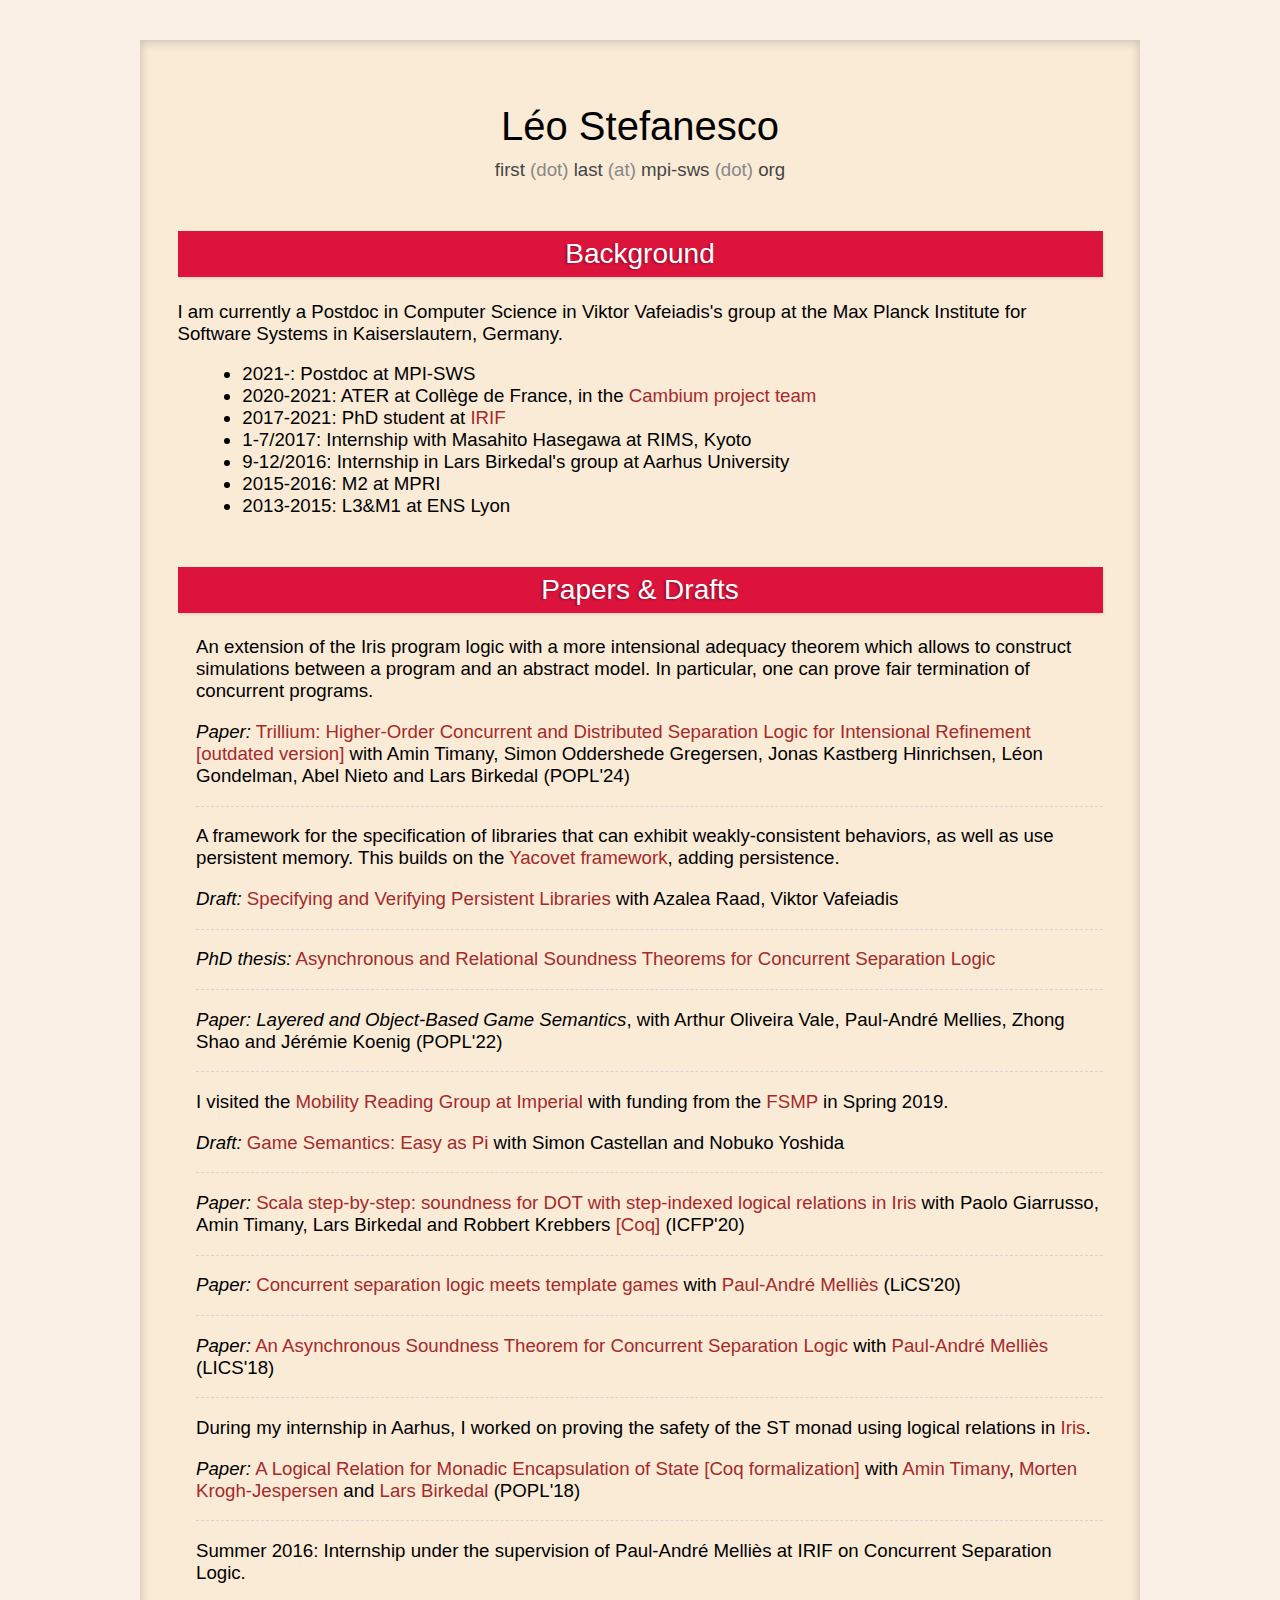
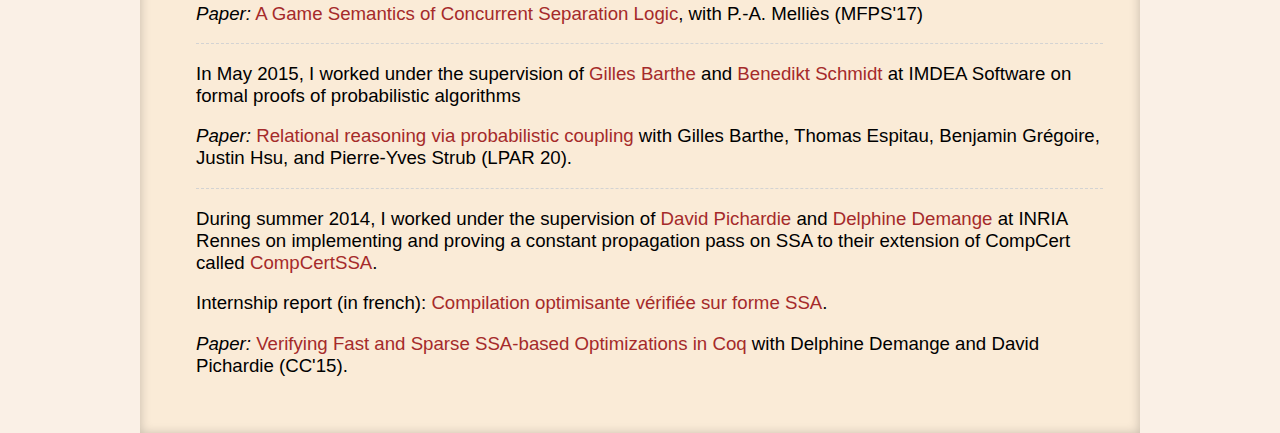
==== docs/index.html @ eed2b17a "Reorg''" ====
<!doctype html>
<html lang="en-US">
<head>
  <meta charset="UTF-8" />
  <title>Léo Stefanesco</title>
  <meta http-equiv="Content-Type" content="text/html; charset=utf-8" />
  <meta http-equiv="Content-Style-Type" content="text/css" />
  <meta name="viewport" content="width=device-width, initial-scale=1" />
  <link href="main.css" rel="stylesheet" type="text/css" />
</head>
<body>
  <div class="contents">
    <h1 id="léo-stefanesco">Léo Stefanesco</h1>
    <p class="email">
      first
      <span class="dim">(dot)</span>
      last
      <span class="dim">(at)</span>
      mpi-sws
      <span class="dim">(dot)</span>
      org
    </p>
    <h2 id="studies">Background</h2>
    <p>
      I am currently a Postdoc in Computer Science in Viktor Vafeiadis's group at the Max Planck Institute
      for Software Systems in Kaiserslautern, Germany.
    </p>
    <ul id="background">
      <li>
          2021-: Postdoc at MPI-SWS
      </li>
      <li>
          2020-2021: ATER at Collège de France, in the <a href="http://cambium.inria.fr">Cambium project team</a>
      </li>
      <li>
        2017-2021: PhD student at
        <a href="https://www.irif.fr">IRIF</a>
      </li>
      <li>1-7/2017: Internship with Masahito Hasegawa at RIMS, Kyoto</li>
      <li>9-12/2016: Internship in Lars Birkedal's group at Aarhus University</li>
      <li>2015-2016: M2 at MPRI</li>
      <li>2013-2015: L3&M1 at ENS Lyon</li>
    </ul>
    <h2 id="interships">Papers & Drafts</h2>
    <ul id="papers">
      <li>
        <p>
        An extension of the Iris program logic with a more intensional adequacy
        theorem which allows to construct simulations between a program and an
        abstract model. In particular, one can prove fair termination of
        concurrent programs.
        </p>
        <p>
        <em>Paper:</em>
        <a href="https://arxiv.org/abs/2109.07863">Trillium: Higher-Order Concurrent and Distributed
          Separation Logic for Intensional Refinement [outdated version]</a> with Amin Timany,
        Simon Oddershede Gregersen, Jonas Kastberg Hinrichsen, Léon Gondelman, Abel Nieto and Lars Birkedal
        (POPL'24)
        </p>
      </li>
      <li>
        <p>
        A framework for the specification of libraries that can exhibit
        weakly-consistent behaviors, as well as use persistent memory. This
        builds on the <a href="https://plv.mpi-sws.org/yacovet/">Yacovet
        framework</a>, adding persistence.
        <p>
        <em>Draft:</em>
        <a href="https://arxiv.org/abs/2306.01614">Specifying and Verifying Persistent Libraries</a> with Azalea Raad, Viktor Vafeiadis 
      </li>
      <li>
        <p><em>PhD thesis:</em>
            <a href="/documents/thesis.pdf">Asynchronous and Relational
              Soundness Theorems for Concurrent Separation Logic</a>
      </li>
      <li>
        <p>
        <em>Paper:</em>
        <em>Layered and Object-Based Game Semantics</em>, with Arthur Oliveira Vale,
        Paul-André Mellies, Zhong Shao and Jérémie Koenig (POPL'22)
        </p>
      </li>
      <li>
        <p>
        I visited the <a href="http://mrg.doc.ic.ac.uk">Mobility Reading Group at Imperial</a> with funding from
           the <a href="https://www.sciencesmaths-paris.fr">FSMP</a> in Spring
           2019.
        </p>
        <p>
          <em>Draft:</em>
          <a href="https://arxiv.org/abs/2011.05248">
              Game Semantics: Easy as Pi
          </a>
          with Simon Castellan and Nobuko Yoshida
        </p>
        <p></p>
      </li>
      <li>
        <p>
          <em>Paper:</em>
          <a href="documents/dot-iris.pdf">
            Scala step-by-step:
            soundness for DOT with step-indexed logical relations
            in Iris
          </a>
          with Paolo Giarrusso, Amin Timany, Lars Birkedal and
          Robbert Krebbers
          <a href="https://github.com/Blaisorblade/dot-iris">[Coq]</a>
          (ICFP'20)
        </p>
        <p></p>
      </li>
      <li>
        <p>
          <em>Paper:</em>
          <a href="documents/csl-cobord.pdf">
            Concurrent separation logic meets template games
          </a>
          with
          <a href="https://www.irif.fr/~mellies">Paul-André Melliès</a>
          (LiCS'20)
        </p>
        <p></p>
      </li>
      <li>
        <p>
          <em>Paper:</em>
          <a
            href="documents/csl-async.pdf"
          >An Asynchronous Soundness Theorem for Concurrent Separation Logic</a>
          with
          <a href="https://www.irif.fr/~mellies">Paul-André Melliès</a>
          (LICS'18)
        </p>
        <p></p>
      </li>
      <li>
        <p>
          During my internship in Aarhus, I worked on proving the safety of the ST monad using logical relations in
          <a href="http://iris-project.org">Iris</a>.
        </p>
        <p>
          <em>Paper:</em>
          <a
            href="documents/st-monad.pdf"
          >A Logical Relation for Monadic Encapsulation of State</a>
          <a
            href="https://people.cs.kuleuven.be/~amin.timany/runst/artifact/coq-index.html"
          >[Coq formalization]</a>
          with
          <a href="https://distrinet.cs.kuleuven.be/people/amin">Amin Timany</a>,
          <a href="http://cs.au.dk/~mkroghj/">Morten Krogh-Jespersen</a>
          and
          <a href="http://cs.au.dk/~birke/">Lars Birkedal</a>
          (POPL'18)
        </p>
        <p></p>
      </li>
      <li>
        <p>
          Summer 2016: Internship under the supervision of Paul-André Melliès at
          IRIF on Concurrent Separation Logic.
        </p>
        <p>
          <em>Paper:</em>
          <a
            href="documents/mfps17.pdf"
          >A Game Semantics of Concurrent Separation Logic</a>, with P.-A. Melliès (MFPS'17)
        </p>
      </li>
      <li>
        <p>
          In May 2015, I worked under the supervision of
          <a href="http://software.imdea.org/~gbarthe/index.html">
            Gilles
            Barthe
          </a>
          and
          <a href="http://beschmi.net/">Benedikt Schmidt</a>
          at IMDEA Software on formal proofs of probabilistic algorithms
        </p>
        <p>
          <em>Paper:</em>
          <a
            href="http://arxiv.org/abs/1509.03476"
          >Relational reasoning via probabilistic coupling</a> with Gilles Barthe, Thomas Espitau, Benjamin Grégoire, Justin Hsu, and
          Pierre-Yves Strub (LPAR 20).
        </p>
      </li>
      <li>
        <p>
          During summer 2014, I worked under the supervision of
          <a href="http://www.irisa.fr/celtique/pichardie/">
            David
            Pichardie
          </a>
          and
          <a href="http://www.irisa.fr/celtique/demange/">Delphine Demange</a>
          at
          INRIA Rennes on implementing and proving a constant propagation pass on SSA to
          their extension of CompCert called
          <a href="http://compcertssa.gforge.inria.fr/">CompCertSSA</a>.
        </p>
        <p>
          Internship report (in french):
          <a
            href="documents/rapport_L3.pdf"
          >Compilation optimisante vérifiée sur forme SSA</a>.
        </p>
        <p>
          <em>Paper:</em>
          <a href="documents/cc15.pdf">
            Verifying
            Fast and Sparse SSA-based Optimizations in Coq
          </a>
          with Delphine Demange and David Pichardie (CC'15).
        </p>
      </li>
    </ul>
  </div>
</body>
</html>
---- docs/main.css ----
body {
  max-width: 1000px;
  width: 100%;
  background-color: #ccf;
  margin: auto;

  font-family: "Helvetica Neue", Helvetica, Arial, sans-serif;
  font-size: 14pt;
}

.contents {
  Background-color: #ddf;
  padding: 3.75%;
  margin-top: 40px;
  box-shadow: inset 0px 1px 11px 0px rgba(0, 0, 0, 0.21);
}

ul#papers {
  list-style: none inside none;
  padding-left: 2%;
}

ul#papers > :not(:last-child) {
  border-bottom: dashed 1px lightgrey;
}

h1 {
  text-align: center;
  font-weight: 200;
  font-size: 30pt;
  margin-bottom: 0px;
}

h2 {
  background-color: #eef;
  padding: 7px;
  margin-top: 50px;
  font-weight: 200;
  text-align: center;
  box-shadow: 1px 2px 2px 0px rgba(0, 0, 0, 0.08);
  text-shadow: -2px 1px 2px rgba(0, 0, 0, 0.3);
}

ul#background {
  margin-left: 7%;
  padding-left: 0;
}

@media (max-width: 1000px) {
  .contents {
    margin-top: 0;
    box-shadow: none;
  }  
}

@media (max-width: 600px) {
  body {
    font-size: 12pt;
    line-height: 15pt;
  }

  h2 {
    margin-top: 30px;
  }
}

@media (max-width: 450px) {
  body {
    font-size: 10pt;
    line-height: 13pt;
  }

  h2 {
    margin-top: 20px;
  }
}

.email {
  margin-top: 10px;
  text-align: center;
  color: #444;
}

.email .dim {
  color: #888;
  font-size: 13;
}

a {
  color: brown;
  text-decoration: none;
}

a:hover {
  color: chocolate;
}

h2 > a {
    color: white;
    text-decoration: underline;
}

h2 > a:hover {
    color: gray;
    text-decoration: underline;
}


h2 {
  background-color: crimson;
  color: white;
}

body {
  background-color: linen;
}

.contents {
  background-color: antiquewhite;
}
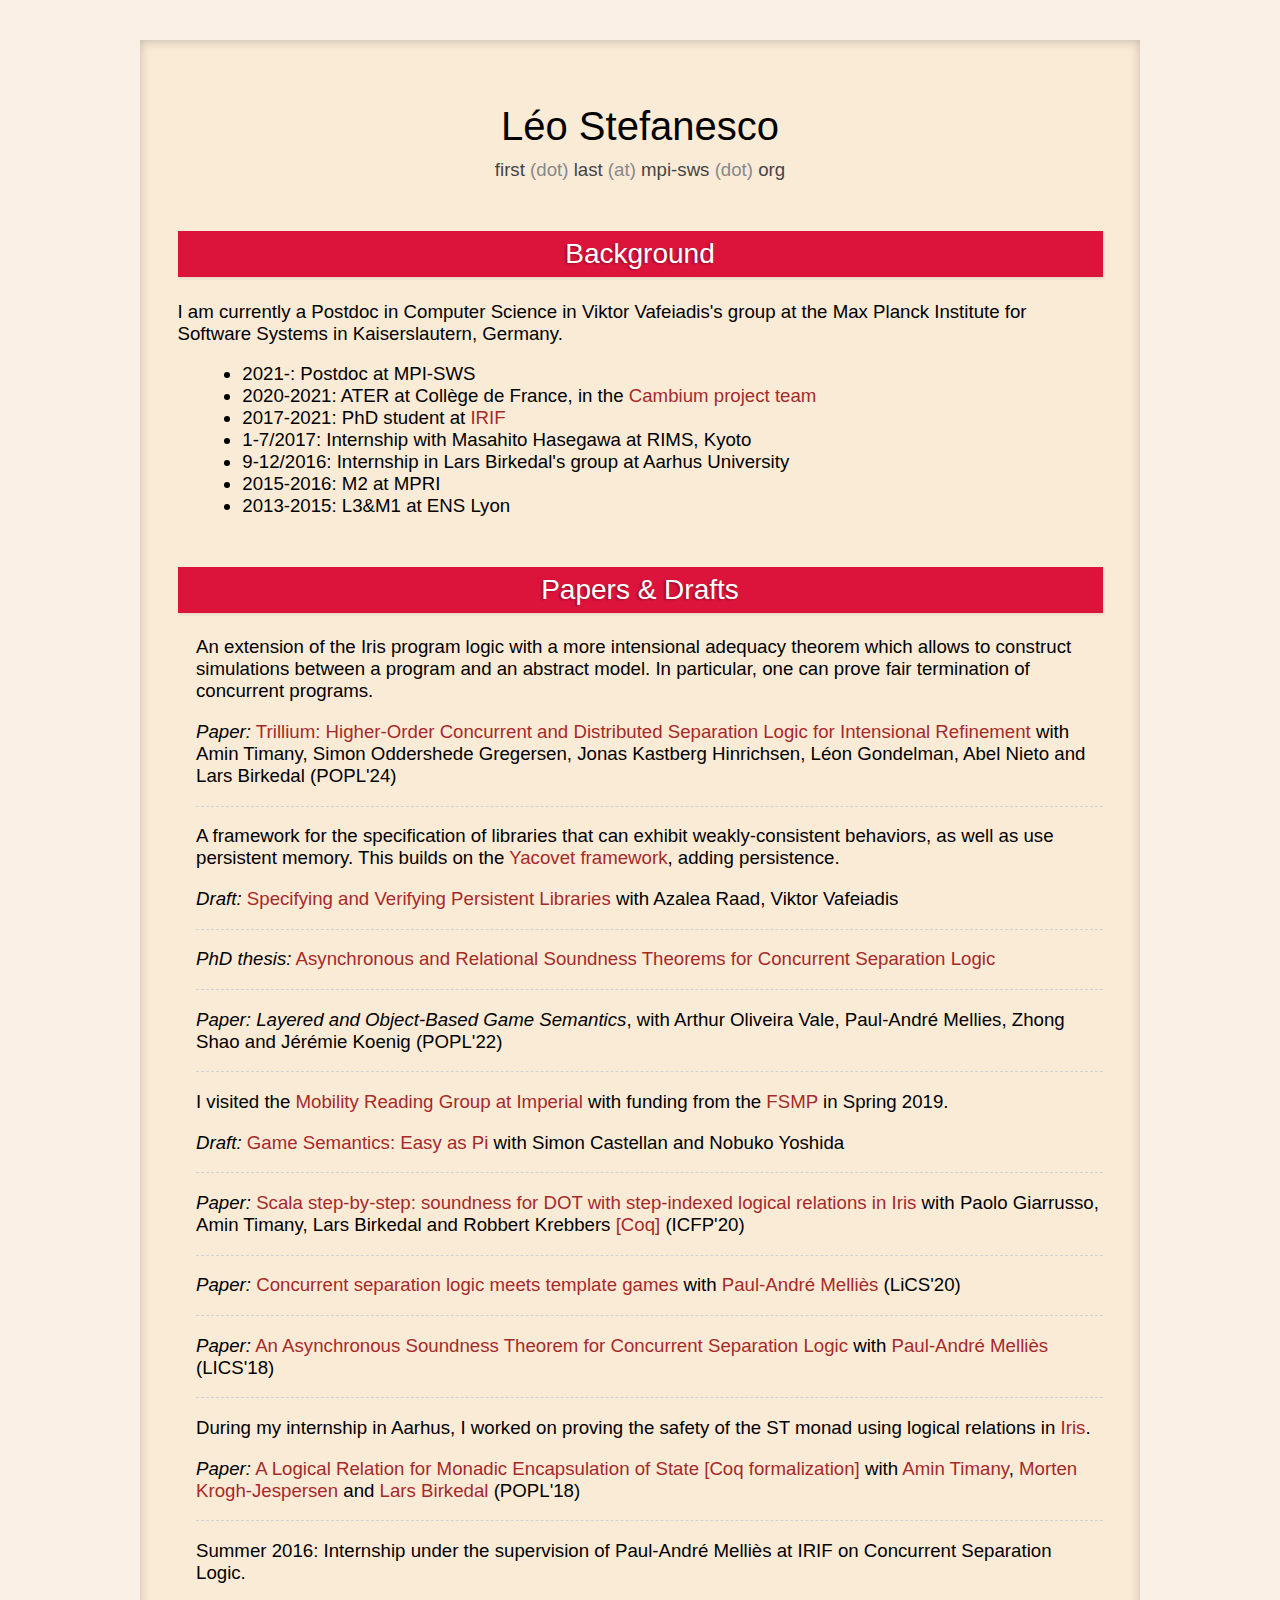
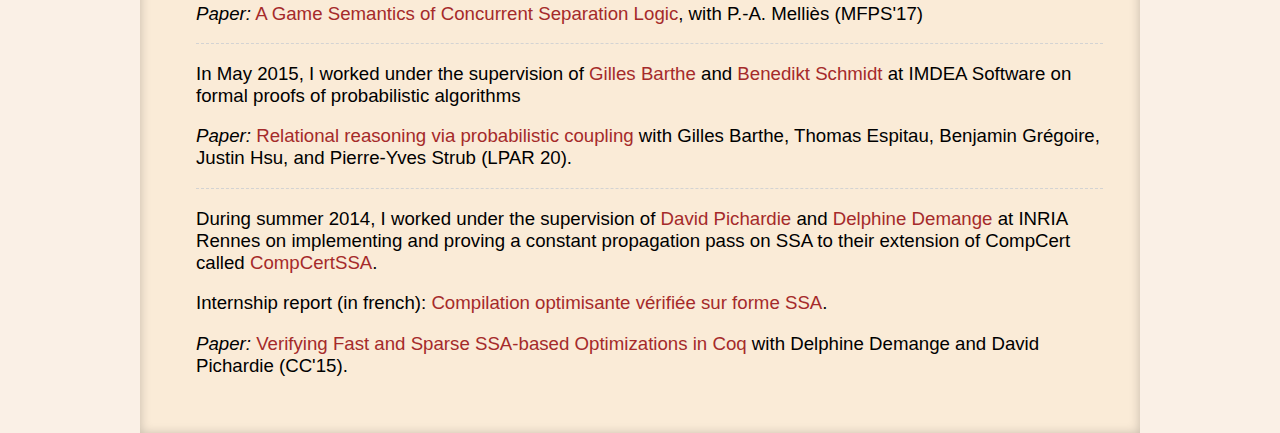
==== commit 71e6ad85: "Trillium arxiv is now up to date" ====
--- a/docs/index.html
+++ b/docs/index.html
@@ -53,7 +53,7 @@
         <p>
         <em>Paper:</em>
         <a href="https://arxiv.org/abs/2109.07863">Trillium: Higher-Order Concurrent and Distributed
-          Separation Logic for Intensional Refinement [outdated version]</a> with Amin Timany,
+          Separation Logic for Intensional Refinement</a> with Amin Timany,
         Simon Oddershede Gregersen, Jonas Kastberg Hinrichsen, Léon Gondelman, Abel Nieto and Lars Birkedal
         (POPL'24)
         </p>
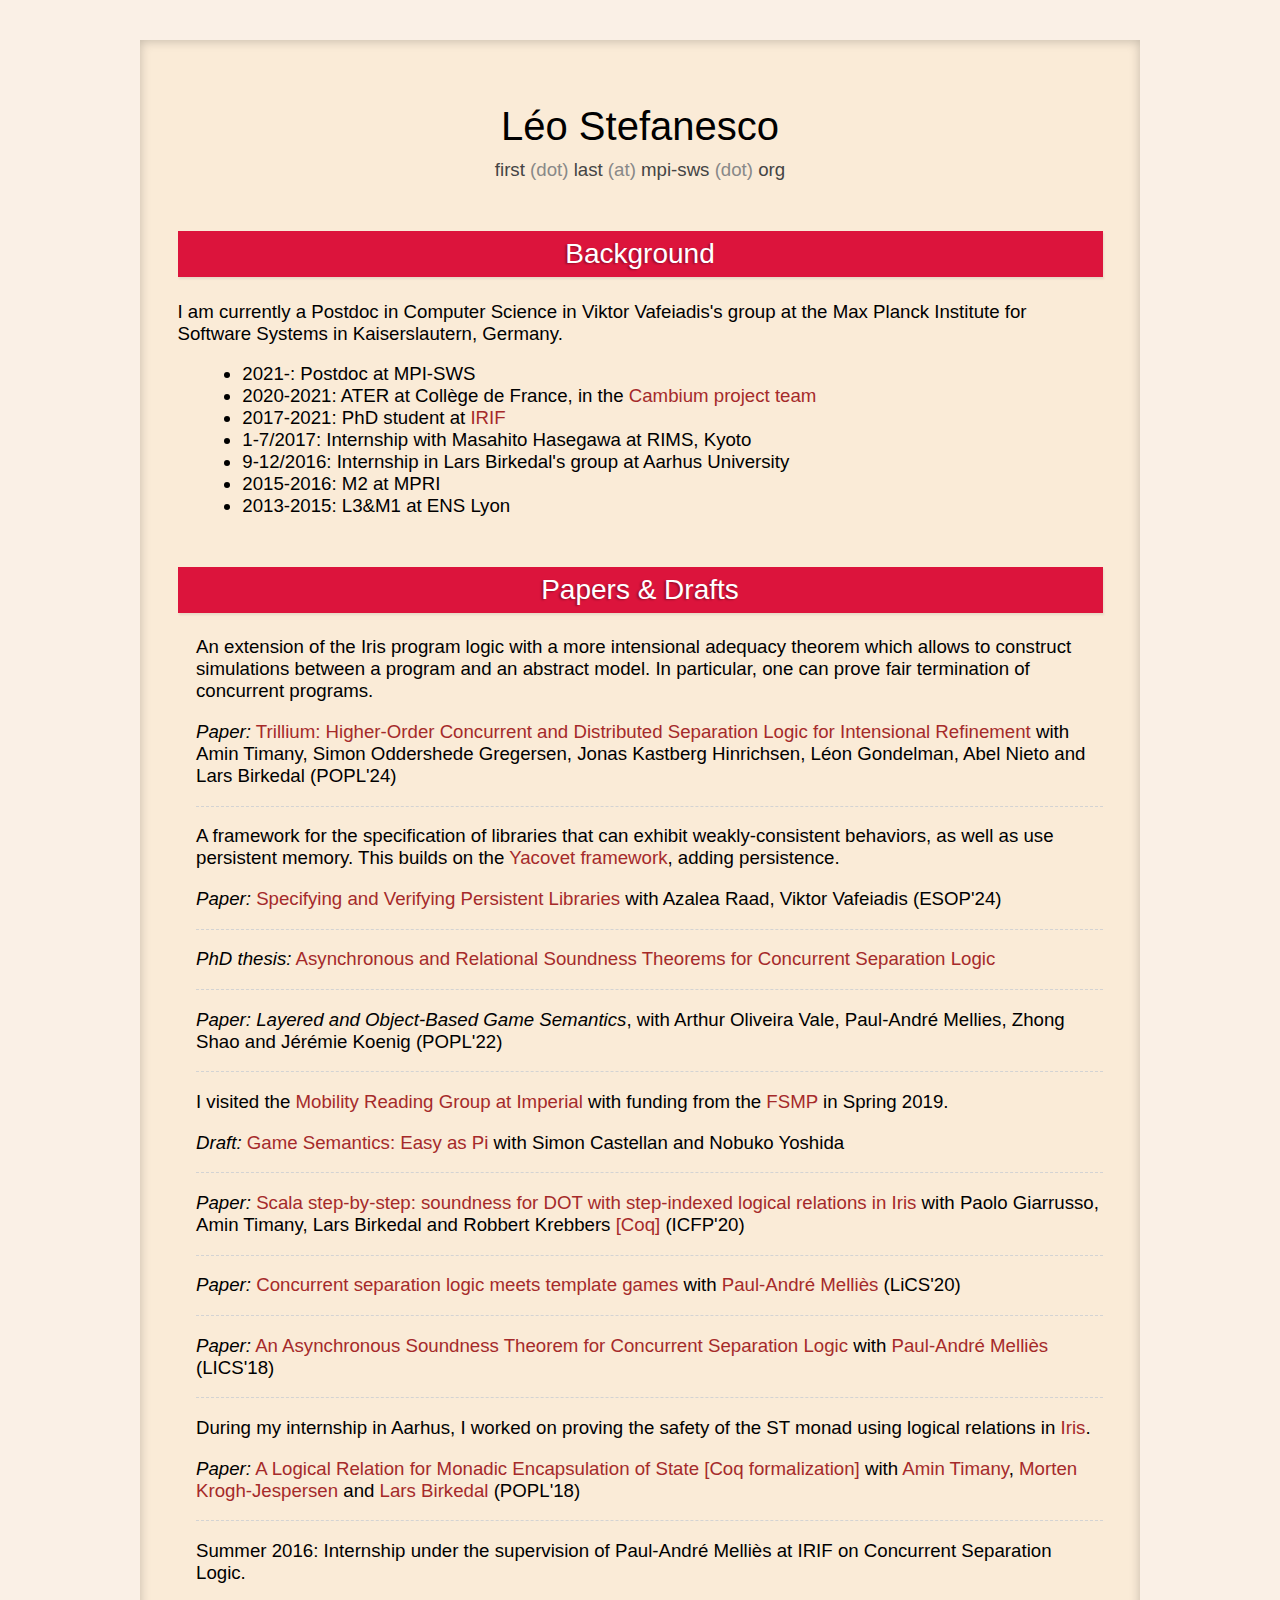
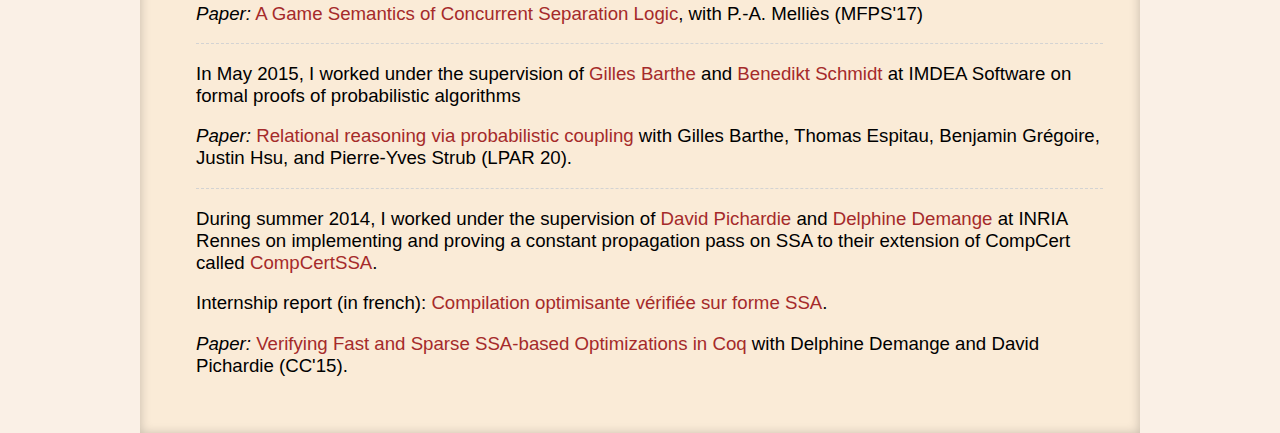
==== commit 3a9df1a8: "update" ====
--- a/docs/index.html
+++ b/docs/index.html
@@ -65,8 +65,9 @@
         builds on the <a href="https://plv.mpi-sws.org/yacovet/">Yacovet
         framework</a>, adding persistence.
         <p>
-        <em>Draft:</em>
-        <a href="https://arxiv.org/abs/2306.01614">Specifying and Verifying Persistent Libraries</a> with Azalea Raad, Viktor Vafeiadis 
+        <em>Paper:</em>
+        <a href="https://arxiv.org/abs/2306.01614">Specifying and Verifying
+          Persistent Libraries</a> with Azalea Raad, Viktor Vafeiadis (ESOP'24) 
       </li>
       <li>
         <p><em>PhD thesis:</em>
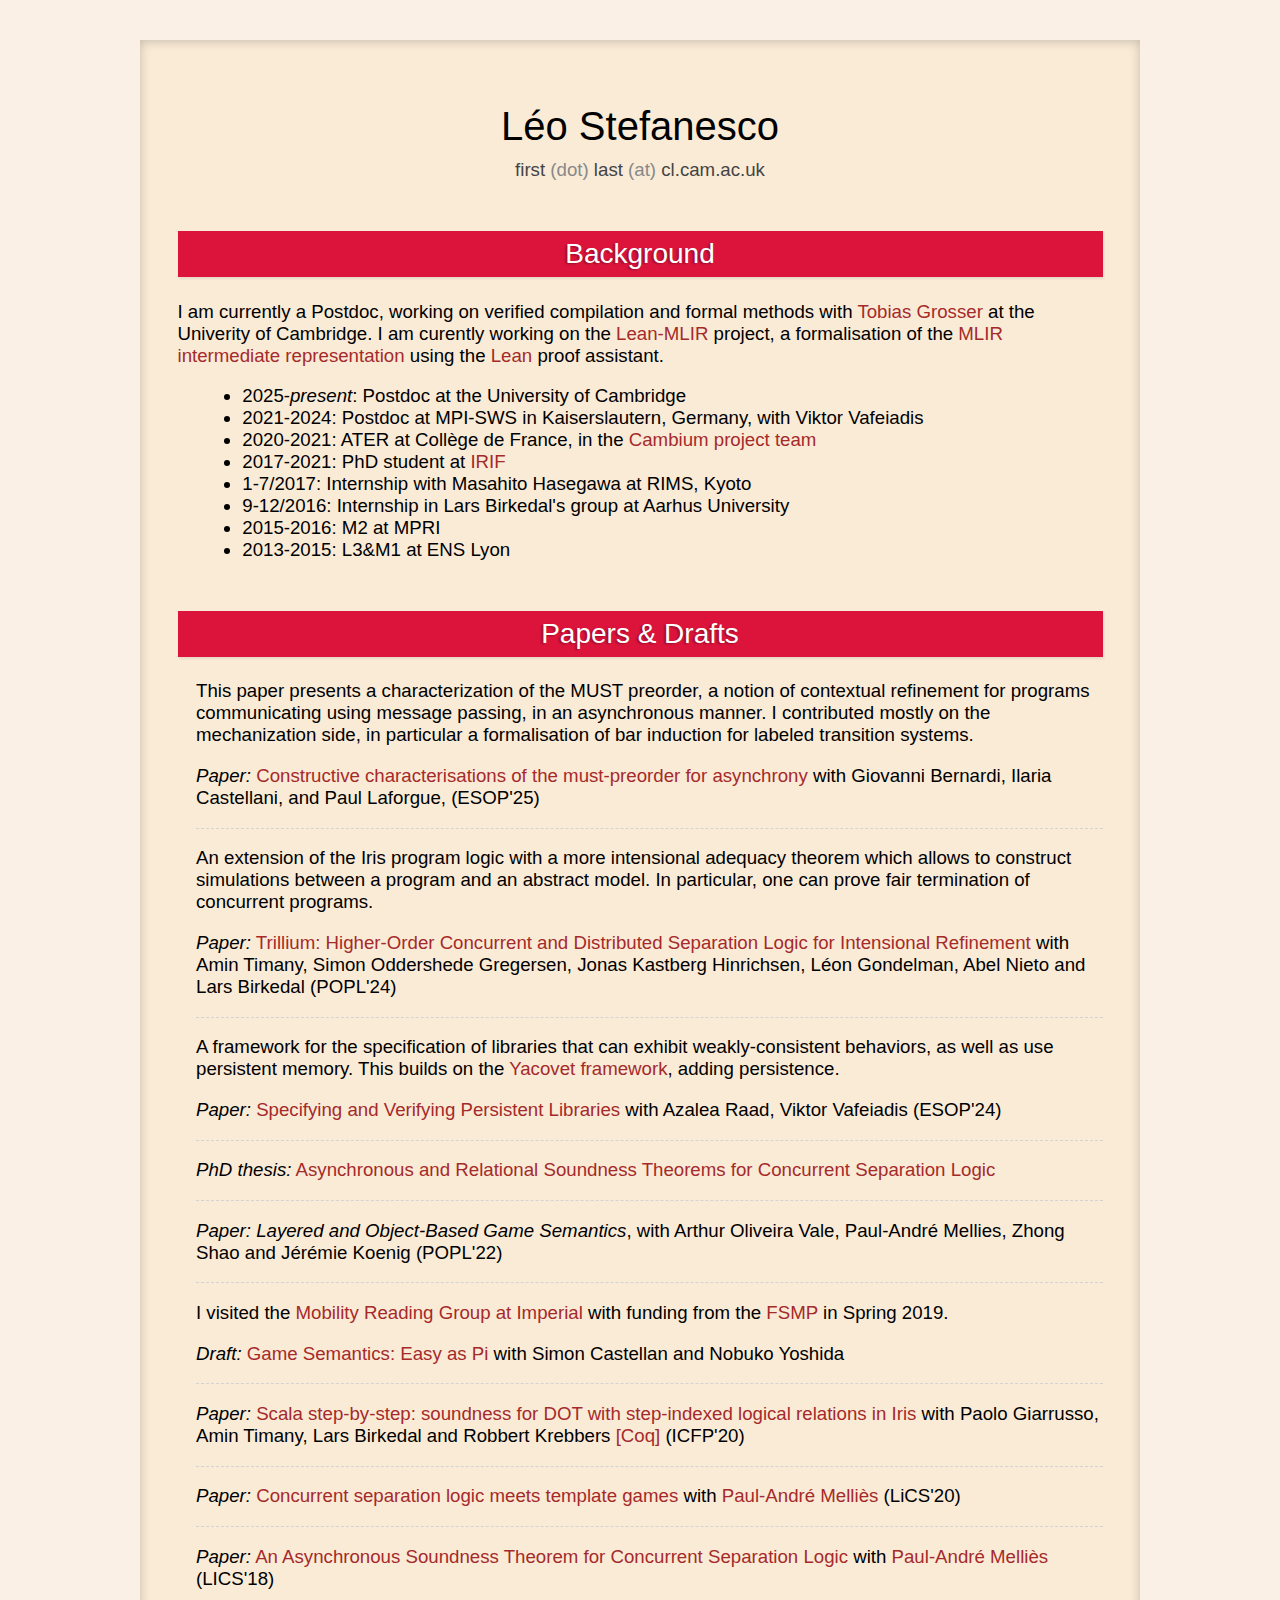
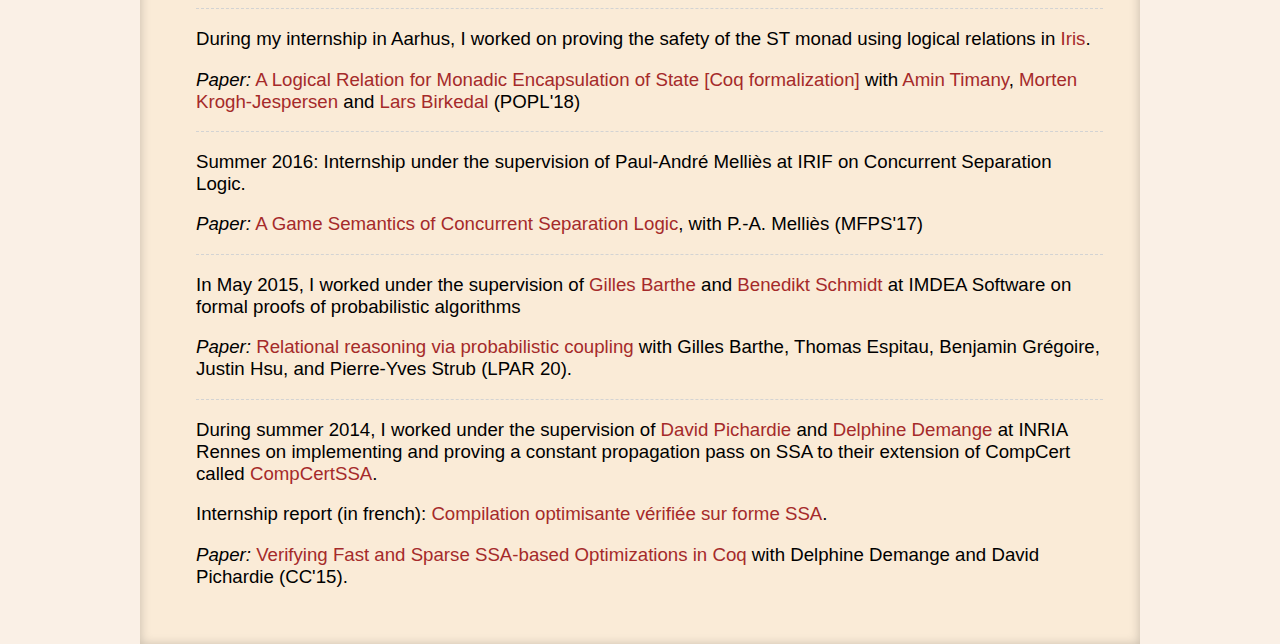
==== commit 1057d93e: "Update 2025" ====
--- a/docs/index.html
+++ b/docs/index.html
@@ -1,223 +1,298 @@
 <!doctype html>
 <html lang="en-US">
-<head>
-  <meta charset="UTF-8" />
-  <title>Léo Stefanesco</title>
-  <meta http-equiv="Content-Type" content="text/html; charset=utf-8" />
-  <meta http-equiv="Content-Style-Type" content="text/css" />
-  <meta name="viewport" content="width=device-width, initial-scale=1" />
-  <link href="main.css" rel="stylesheet" type="text/css" />
-</head>
-<body>
-  <div class="contents">
-    <h1 id="léo-stefanesco">Léo Stefanesco</h1>
-    <p class="email">
-      first
-      <span class="dim">(dot)</span>
-      last
-      <span class="dim">(at)</span>
-      mpi-sws
-      <span class="dim">(dot)</span>
-      org
-    </p>
-    <h2 id="studies">Background</h2>
-    <p>
-      I am currently a Postdoc in Computer Science in Viktor Vafeiadis's group at the Max Planck Institute
-      for Software Systems in Kaiserslautern, Germany.
-    </p>
-    <ul id="background">
-      <li>
-          2021-: Postdoc at MPI-SWS
-      </li>
-      <li>
-          2020-2021: ATER at Collège de France, in the <a href="http://cambium.inria.fr">Cambium project team</a>
-      </li>
-      <li>
-        2017-2021: PhD student at
-        <a href="https://www.irif.fr">IRIF</a>
-      </li>
-      <li>1-7/2017: Internship with Masahito Hasegawa at RIMS, Kyoto</li>
-      <li>9-12/2016: Internship in Lars Birkedal's group at Aarhus University</li>
-      <li>2015-2016: M2 at MPRI</li>
-      <li>2013-2015: L3&M1 at ENS Lyon</li>
-    </ul>
-    <h2 id="interships">Papers & Drafts</h2>
-    <ul id="papers">
-      <li>
-        <p>
-        An extension of the Iris program logic with a more intensional adequacy
-        theorem which allows to construct simulations between a program and an
-        abstract model. In particular, one can prove fair termination of
-        concurrent programs.
-        </p>
-        <p>
-        <em>Paper:</em>
-        <a href="https://arxiv.org/abs/2109.07863">Trillium: Higher-Order Concurrent and Distributed
-          Separation Logic for Intensional Refinement</a> with Amin Timany,
-        Simon Oddershede Gregersen, Jonas Kastberg Hinrichsen, Léon Gondelman, Abel Nieto and Lars Birkedal
-        (POPL'24)
-        </p>
-      </li>
-      <li>
-        <p>
-        A framework for the specification of libraries that can exhibit
-        weakly-consistent behaviors, as well as use persistent memory. This
-        builds on the <a href="https://plv.mpi-sws.org/yacovet/">Yacovet
-        framework</a>, adding persistence.
-        <p>
-        <em>Paper:</em>
-        <a href="https://arxiv.org/abs/2306.01614">Specifying and Verifying
-          Persistent Libraries</a> with Azalea Raad, Viktor Vafeiadis (ESOP'24) 
-      </li>
-      <li>
-        <p><em>PhD thesis:</em>
-            <a href="/documents/thesis.pdf">Asynchronous and Relational
-              Soundness Theorems for Concurrent Separation Logic</a>
-      </li>
-      <li>
-        <p>
-        <em>Paper:</em>
-        <em>Layered and Object-Based Game Semantics</em>, with Arthur Oliveira Vale,
-        Paul-André Mellies, Zhong Shao and Jérémie Koenig (POPL'22)
-        </p>
-      </li>
-      <li>
-        <p>
-        I visited the <a href="http://mrg.doc.ic.ac.uk">Mobility Reading Group at Imperial</a> with funding from
-           the <a href="https://www.sciencesmaths-paris.fr">FSMP</a> in Spring
-           2019.
-        </p>
-        <p>
-          <em>Draft:</em>
-          <a href="https://arxiv.org/abs/2011.05248">
-              Game Semantics: Easy as Pi
-          </a>
-          with Simon Castellan and Nobuko Yoshida
-        </p>
-        <p></p>
-      </li>
-      <li>
-        <p>
-          <em>Paper:</em>
-          <a href="documents/dot-iris.pdf">
-            Scala step-by-step:
-            soundness for DOT with step-indexed logical relations
-            in Iris
-          </a>
-          with Paolo Giarrusso, Amin Timany, Lars Birkedal and
-          Robbert Krebbers
-          <a href="https://github.com/Blaisorblade/dot-iris">[Coq]</a>
-          (ICFP'20)
-        </p>
-        <p></p>
-      </li>
-      <li>
-        <p>
-          <em>Paper:</em>
-          <a href="documents/csl-cobord.pdf">
-            Concurrent separation logic meets template games
-          </a>
-          with
-          <a href="https://www.irif.fr/~mellies">Paul-André Melliès</a>
-          (LiCS'20)
-        </p>
-        <p></p>
-      </li>
-      <li>
-        <p>
-          <em>Paper:</em>
-          <a
-            href="documents/csl-async.pdf"
-          >An Asynchronous Soundness Theorem for Concurrent Separation Logic</a>
-          with
-          <a href="https://www.irif.fr/~mellies">Paul-André Melliès</a>
-          (LICS'18)
-        </p>
-        <p></p>
-      </li>
-      <li>
-        <p>
-          During my internship in Aarhus, I worked on proving the safety of the ST monad using logical relations in
-          <a href="http://iris-project.org">Iris</a>.
-        </p>
-        <p>
-          <em>Paper:</em>
-          <a
-            href="documents/st-monad.pdf"
-          >A Logical Relation for Monadic Encapsulation of State</a>
-          <a
-            href="https://people.cs.kuleuven.be/~amin.timany/runst/artifact/coq-index.html"
-          >[Coq formalization]</a>
-          with
-          <a href="https://distrinet.cs.kuleuven.be/people/amin">Amin Timany</a>,
-          <a href="http://cs.au.dk/~mkroghj/">Morten Krogh-Jespersen</a>
-          and
-          <a href="http://cs.au.dk/~birke/">Lars Birkedal</a>
-          (POPL'18)
-        </p>
-        <p></p>
-      </li>
-      <li>
-        <p>
-          Summer 2016: Internship under the supervision of Paul-André Melliès at
-          IRIF on Concurrent Separation Logic.
-        </p>
-        <p>
-          <em>Paper:</em>
-          <a
-            href="documents/mfps17.pdf"
-          >A Game Semantics of Concurrent Separation Logic</a>, with P.-A. Melliès (MFPS'17)
-        </p>
-      </li>
-      <li>
-        <p>
-          In May 2015, I worked under the supervision of
-          <a href="http://software.imdea.org/~gbarthe/index.html">
-            Gilles
-            Barthe
-          </a>
-          and
-          <a href="http://beschmi.net/">Benedikt Schmidt</a>
-          at IMDEA Software on formal proofs of probabilistic algorithms
-        </p>
-        <p>
-          <em>Paper:</em>
-          <a
-            href="http://arxiv.org/abs/1509.03476"
-          >Relational reasoning via probabilistic coupling</a> with Gilles Barthe, Thomas Espitau, Benjamin Grégoire, Justin Hsu, and
-          Pierre-Yves Strub (LPAR 20).
-        </p>
-      </li>
-      <li>
-        <p>
-          During summer 2014, I worked under the supervision of
-          <a href="http://www.irisa.fr/celtique/pichardie/">
-            David
-            Pichardie
-          </a>
-          and
-          <a href="http://www.irisa.fr/celtique/demange/">Delphine Demange</a>
-          at
-          INRIA Rennes on implementing and proving a constant propagation pass on SSA to
-          their extension of CompCert called
-          <a href="http://compcertssa.gforge.inria.fr/">CompCertSSA</a>.
-        </p>
-        <p>
-          Internship report (in french):
-          <a
-            href="documents/rapport_L3.pdf"
-          >Compilation optimisante vérifiée sur forme SSA</a>.
-        </p>
-        <p>
-          <em>Paper:</em>
-          <a href="documents/cc15.pdf">
-            Verifying
-            Fast and Sparse SSA-based Optimizations in Coq
-          </a>
-          with Delphine Demange and David Pichardie (CC'15).
-        </p>
-      </li>
-    </ul>
-  </div>
-</body>
+    <head>
+        <meta charset="UTF-8" />
+        <title>Léo Stefanesco</title>
+        <meta http-equiv="Content-Type" content="text/html; charset=utf-8" />
+        <meta http-equiv="Content-Style-Type" content="text/css" />
+        <meta name="viewport" content="width=device-width, initial-scale=1" />
+        <link href="main.css" rel="stylesheet" type="text/css" />
+    </head>
+    <body>
+        <div class="contents">
+            <h1 id="léo-stefanesco">Léo Stefanesco</h1>
+            <p class="email">
+                first
+                <span class="dim">(dot)</span>
+                last
+                <span class="dim">(at)</span>
+                cl.cam.ac.uk
+            </p>
+            <h2 id="studies">Background</h2>
+            <p>
+                I am currently a Postdoc, working on verified compilation and
+                formal methods with
+                <a href="https://grosser.science">Tobias Grosser</a> at the
+                Univerity of Cambridge. I am curently working on the
+                <a href="https://github.com/opencompl/lean-mlir">Lean-MLIR</a>
+                project, a formalisation of the
+                <a href="https://mlir.llvm.org/"
+                    >MLIR intermediate representation</a
+                >
+                using the <a href="https://lean-lang.org">Lean</a> proof
+                assistant.
+            </p>
+            <ul id="background">
+                <li>
+                    2025-<em>present</em>: Postdoc at the University of
+                    Cambridge
+                </li>
+                <li>
+                    2021-2024: Postdoc at MPI-SWS in Kaiserslautern, Germany,
+                    with Viktor Vafeiadis
+                </li>
+                <li>
+                    2020-2021: ATER at Collège de France, in the
+                    <a href="http://cambium.inria.fr">Cambium project team</a>
+                </li>
+                <li>
+                    2017-2021: PhD student at
+                    <a href="https://www.irif.fr">IRIF</a>
+                </li>
+                <li>
+                    1-7/2017: Internship with Masahito Hasegawa at RIMS, Kyoto
+                </li>
+                <li>
+                    9-12/2016: Internship in Lars Birkedal's group at Aarhus
+                    University
+                </li>
+                <li>2015-2016: M2 at MPRI</li>
+                <li>2013-2015: L3&M1 at ENS Lyon</li>
+            </ul>
+            <h2 id="interships">Papers & Drafts</h2>
+            <ul id="papers">
+                <li>
+                    <p>
+                        This paper presents a characterization of the MUST
+                        preorder, a notion of contextual refinement for programs
+                        communicating using message passing, in an asynchronous
+                        manner. I contributed mostly on the mechanization side,
+                        in particular a formalisation of bar induction for
+                        labeled transition systems.
+                    </p>
+                    <p>
+                        <em>Paper:</em>
+                        <a href="https://arxiv.org/abs/2501.13002"
+                            >Constructive characterisations of the must-preorder
+                            for asynchrony</a
+                        >
+                        with Giovanni Bernardi, Ilaria Castellani, and Paul
+                        Laforgue, (ESOP'25)
+                    </p>
+                </li>
+                <li>
+                    <p>
+                        An extension of the Iris program logic with a more
+                        intensional adequacy theorem which allows to construct
+                        simulations between a program and an abstract model. In
+                        particular, one can prove fair termination of concurrent
+                        programs.
+                    </p>
+                    <p>
+                        <em>Paper:</em>
+                        <a href="https://arxiv.org/abs/2109.07863"
+                            >Trillium: Higher-Order Concurrent and Distributed
+                            Separation Logic for Intensional Refinement</a
+                        >
+                        with Amin Timany, Simon Oddershede Gregersen, Jonas
+                        Kastberg Hinrichsen, Léon Gondelman, Abel Nieto and Lars
+                        Birkedal (POPL'24)
+                    </p>
+                </li>
+                <li>
+                    <p>
+                        A framework for the specification of libraries that can
+                        exhibit weakly-consistent behaviors, as well as use
+                        persistent memory. This builds on the
+                        <a href="https://plv.mpi-sws.org/yacovet/"
+                            >Yacovet framework</a
+                        >, adding persistence.
+                    </p>
+
+                    <p>
+                        <em>Paper:</em>
+                        <a href="https://arxiv.org/abs/2306.01614"
+                            >Specifying and Verifying Persistent Libraries</a
+                        >
+                        with Azalea Raad, Viktor Vafeiadis (ESOP'24)
+                    </p>
+                </li>
+                <li>
+                    <p>
+                        <em>PhD thesis:</em>
+                        <a href="/documents/thesis.pdf"
+                            >Asynchronous and Relational Soundness Theorems for
+                            Concurrent Separation Logic</a
+                        >
+                    </p>
+                </li>
+                <li>
+                    <p>
+                        <em>Paper:</em>
+                        <em>Layered and Object-Based Game Semantics</em>, with
+                        Arthur Oliveira Vale, Paul-André Mellies, Zhong Shao and
+                        Jérémie Koenig (POPL'22)
+                    </p>
+                </li>
+                <li>
+                    <p>
+                        I visited the
+                        <a href="http://mrg.doc.ic.ac.uk"
+                            >Mobility Reading Group at Imperial</a
+                        >
+                        with funding from the
+                        <a href="https://www.sciencesmaths-paris.fr">FSMP</a> in
+                        Spring 2019.
+                    </p>
+                    <p>
+                        <em>Draft:</em>
+                        <a href="https://arxiv.org/abs/2011.05248">
+                            Game Semantics: Easy as Pi
+                        </a>
+                        with Simon Castellan and Nobuko Yoshida
+                    </p>
+                    <p></p>
+                </li>
+                <li>
+                    <p>
+                        <em>Paper:</em>
+                        <a href="documents/dot-iris.pdf">
+                            Scala step-by-step: soundness for DOT with
+                            step-indexed logical relations in Iris
+                        </a>
+                        with Paolo Giarrusso, Amin Timany, Lars Birkedal and
+                        Robbert Krebbers
+                        <a href="https://github.com/Blaisorblade/dot-iris"
+                            >[Coq]</a
+                        >
+                        (ICFP'20)
+                    </p>
+                    <p></p>
+                </li>
+                <li>
+                    <p>
+                        <em>Paper:</em>
+                        <a href="documents/csl-cobord.pdf">
+                            Concurrent separation logic meets template games
+                        </a>
+                        with
+                        <a href="https://www.irif.fr/~mellies"
+                            >Paul-André Melliès</a
+                        >
+                        (LiCS'20)
+                    </p>
+                    <p></p>
+                </li>
+                <li>
+                    <p>
+                        <em>Paper:</em>
+                        <a href="documents/csl-async.pdf"
+                            >An Asynchronous Soundness Theorem for Concurrent
+                            Separation Logic</a
+                        >
+                        with
+                        <a href="https://www.irif.fr/~mellies"
+                            >Paul-André Melliès</a
+                        >
+                        (LICS'18)
+                    </p>
+                    <p></p>
+                </li>
+                <li>
+                    <p>
+                        During my internship in Aarhus, I worked on proving the
+                        safety of the ST monad using logical relations in
+                        <a href="http://iris-project.org">Iris</a>.
+                    </p>
+                    <p>
+                        <em>Paper:</em>
+                        <a href="documents/st-monad.pdf"
+                            >A Logical Relation for Monadic Encapsulation of
+                            State</a
+                        >
+                        <a
+                            href="https://people.cs.kuleuven.be/~amin.timany/runst/artifact/coq-index.html"
+                            >[Coq formalization]</a
+                        >
+                        with
+                        <a href="https://distrinet.cs.kuleuven.be/people/amin"
+                            >Amin Timany</a
+                        >,
+                        <a href="http://cs.au.dk/~mkroghj/"
+                            >Morten Krogh-Jespersen</a
+                        >
+                        and
+                        <a href="http://cs.au.dk/~birke/">Lars Birkedal</a>
+                        (POPL'18)
+                    </p>
+                    <p></p>
+                </li>
+                <li>
+                    <p>
+                        Summer 2016: Internship under the supervision of
+                        Paul-André Melliès at IRIF on Concurrent Separation
+                        Logic.
+                    </p>
+                    <p>
+                        <em>Paper:</em>
+                        <a href="documents/mfps17.pdf"
+                            >A Game Semantics of Concurrent Separation Logic</a
+                        >, with P.-A. Melliès (MFPS'17)
+                    </p>
+                </li>
+                <li>
+                    <p>
+                        In May 2015, I worked under the supervision of
+                        <a href="http://software.imdea.org/~gbarthe/index.html">
+                            Gilles Barthe
+                        </a>
+                        and
+                        <a href="http://beschmi.net/">Benedikt Schmidt</a>
+                        at IMDEA Software on formal proofs of probabilistic
+                        algorithms
+                    </p>
+                    <p>
+                        <em>Paper:</em>
+                        <a href="http://arxiv.org/abs/1509.03476"
+                            >Relational reasoning via probabilistic coupling</a
+                        >
+                        with Gilles Barthe, Thomas Espitau, Benjamin Grégoire,
+                        Justin Hsu, and Pierre-Yves Strub (LPAR 20).
+                    </p>
+                </li>
+                <li>
+                    <p>
+                        During summer 2014, I worked under the supervision of
+                        <a href="http://www.irisa.fr/celtique/pichardie/">
+                            David Pichardie
+                        </a>
+                        and
+                        <a href="http://www.irisa.fr/celtique/demange/"
+                            >Delphine Demange</a
+                        >
+                        at INRIA Rennes on implementing and proving a constant
+                        propagation pass on SSA to their extension of CompCert
+                        called
+                        <a href="http://compcertssa.gforge.inria.fr/"
+                            >CompCertSSA</a
+                        >.
+                    </p>
+                    <p>
+                        Internship report (in french):
+                        <a href="documents/rapport_L3.pdf"
+                            >Compilation optimisante vérifiée sur forme SSA</a
+                        >.
+                    </p>
+                    <p>
+                        <em>Paper:</em>
+                        <a href="documents/cc15.pdf">
+                            Verifying Fast and Sparse SSA-based Optimizations in
+                            Coq
+                        </a>
+                        with Delphine Demange and David Pichardie (CC'15).
+                    </p>
+                </li>
+            </ul>
+        </div>
+    </body>
 </html>
